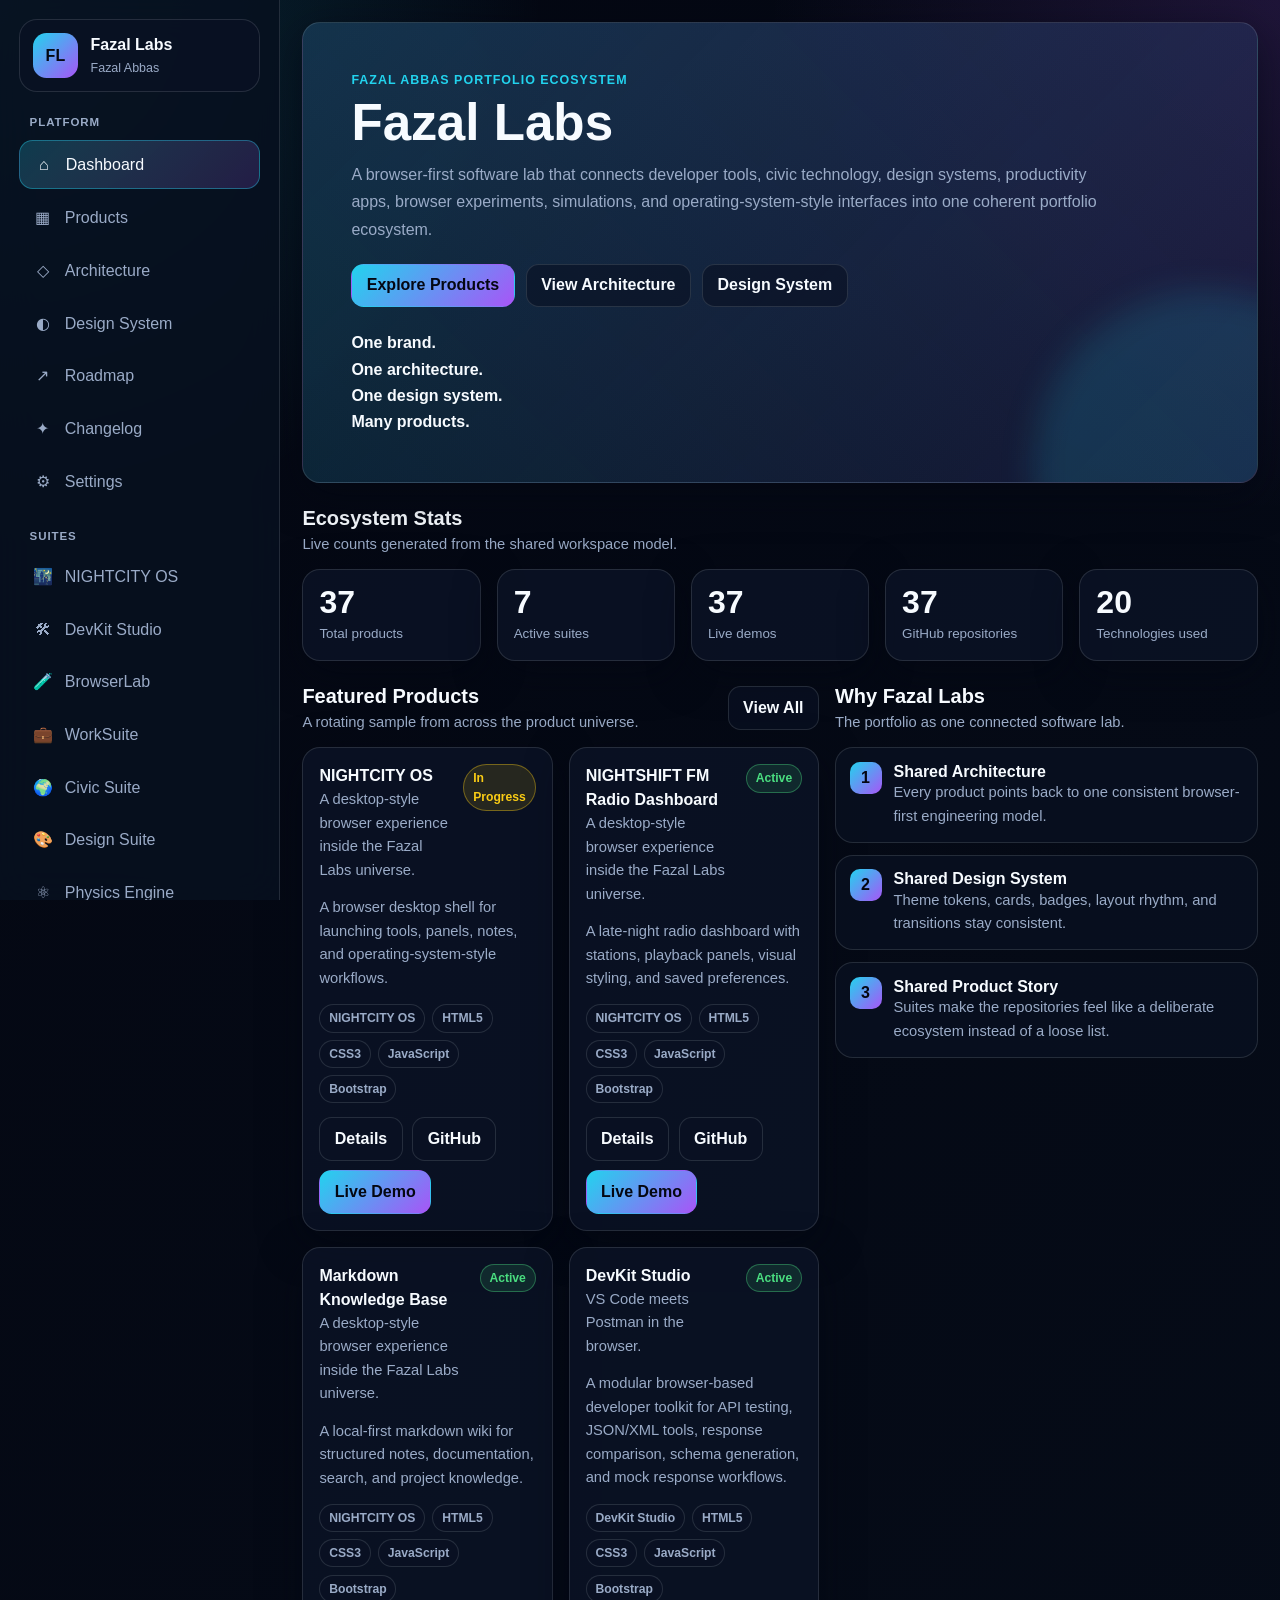
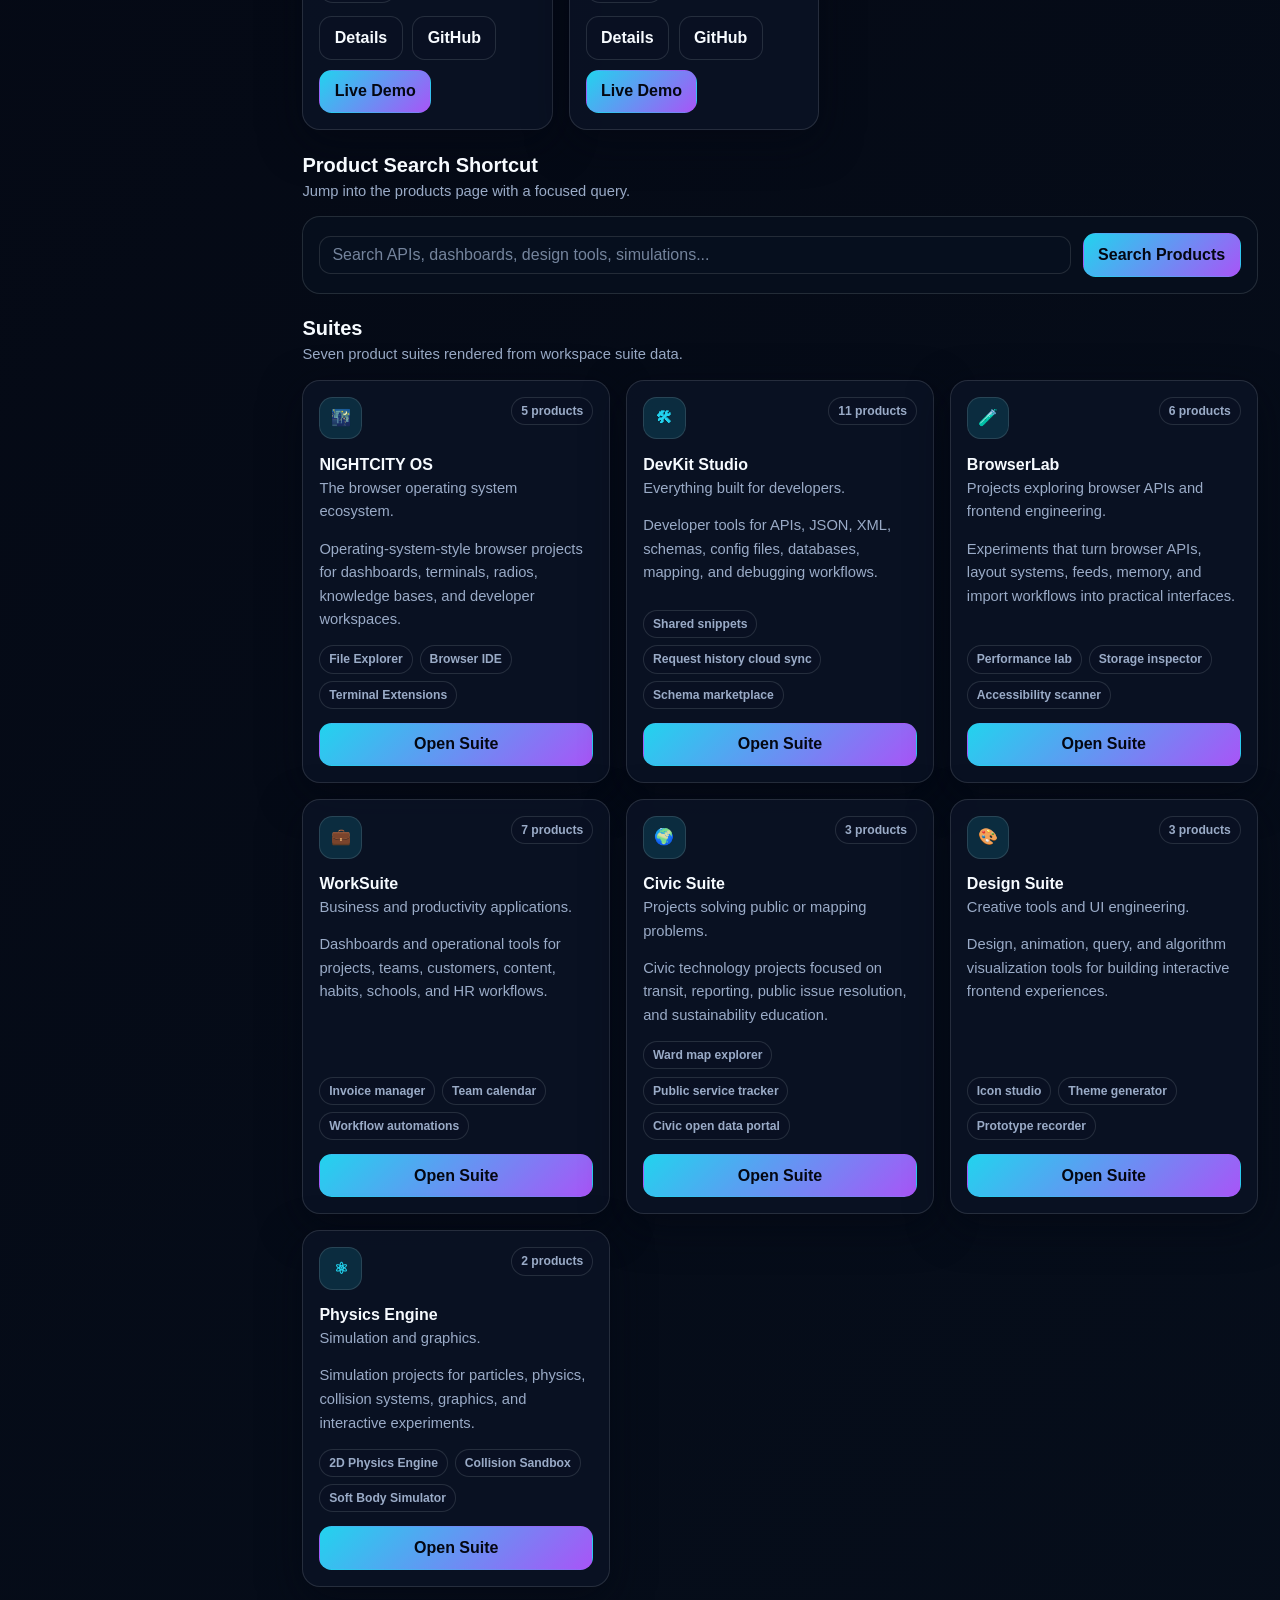
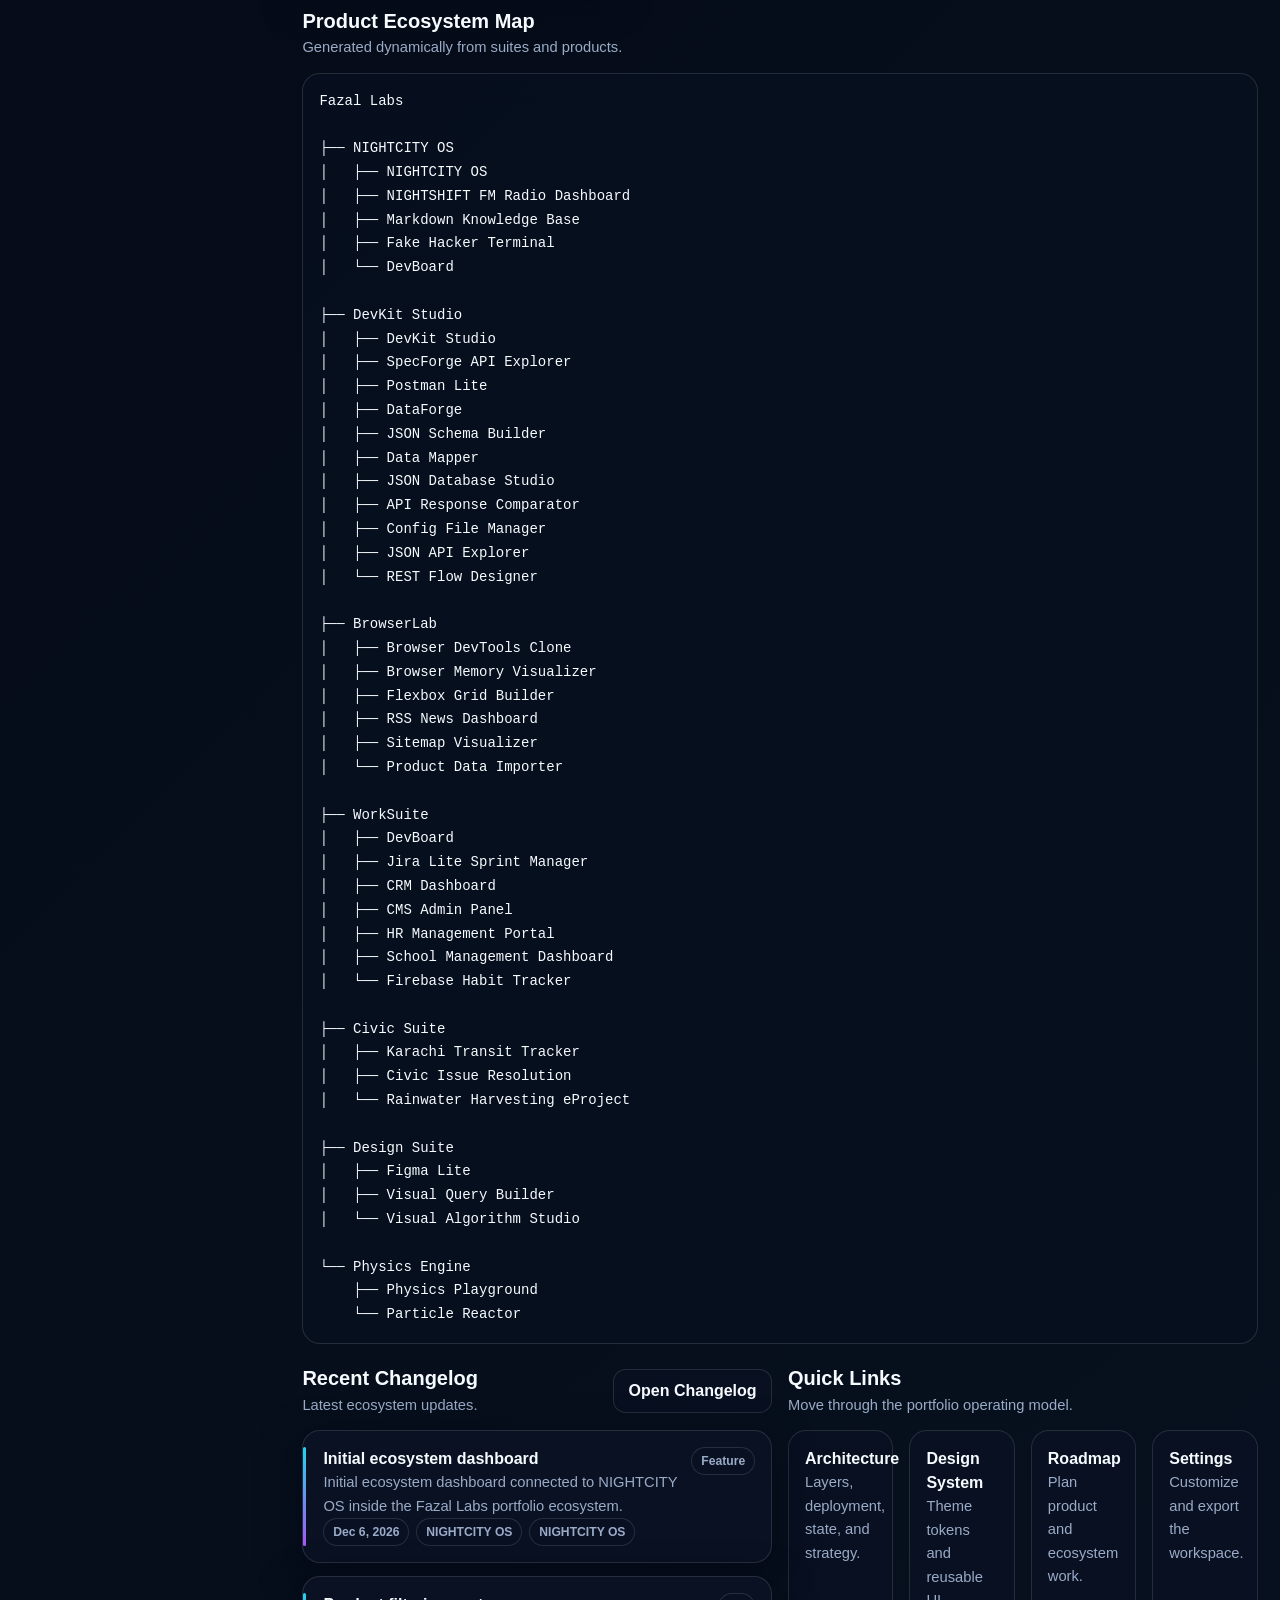
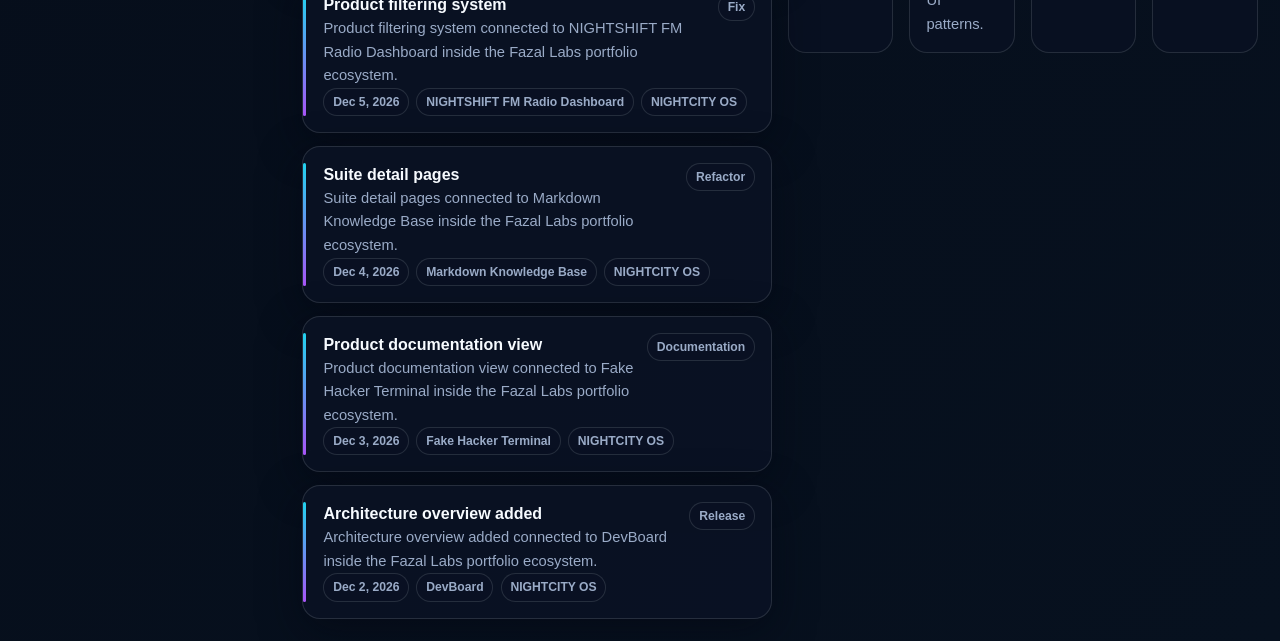
==== index.html @ 1fa54c41 "Initial Fazal Labs portfolio ecosystem" ====
<!doctype html>
<html lang="en">
  <head>
    <meta charset="utf-8" />
    <meta name="viewport" content="width=device-width, initial-scale=1" />
    <title>Fazal Labs | Portfolio Ecosystem</title>
    <link rel="preconnect" href="https://cdn.jsdelivr.net" />
    <link rel="preconnect" href="https://code.jquery.com" />
    <link
      href="https://cdn.jsdelivr.net/npm/bootstrap@5.3.3/dist/css/bootstrap.min.css"
      rel="stylesheet"
    />
    <link href="styles.css" rel="stylesheet" />
    <link href="css/dashboard.css" rel="stylesheet" />
  </head>
  <body>
    <div class="app-shell">
      <div id="sidebar-root"></div>

      <main class="main-content">
        <div class="page-container">
          <section id="brandHero"></section>

          <section class="section">
            <div class="section-header">
              <div>
                <h2 class="section-title">Ecosystem Stats</h2>
                <p class="section-note">
                  Live counts generated from the shared workspace model.
                </p>
              </div>
            </div>
            <div id="ecosystemStats" class="grid stats-grid"></div>
          </section>

          <section class="section featured-strip">
            <div>
              <div class="section-header">
                <div>
                  <h2 class="section-title">Featured Products</h2>
                  <p class="section-note">
                    A rotating sample from across the product universe.
                  </p>
                </div>
                <a class="btn-ghost" href="products.html" data-transition-link
                  >View All</a
                >
              </div>
              <div id="featuredProducts" class="grid grid-2"></div>
            </div>

            <div>
              <div class="section-header">
                <div>
                  <h2 class="section-title">Why Fazal Labs</h2>
                  <p class="section-note">
                    The portfolio as one connected software lab.
                  </p>
                </div>
              </div>
              <div class="why-list">
                <div class="why-item">
                  <span class="why-index">1</span>
                  <div>
                    <h3 class="card-title">Shared Architecture</h3>
                    <p class="card-text">
                      Every product points back to one consistent browser-first
                      engineering model.
                    </p>
                  </div>
                </div>
                <div class="why-item">
                  <span class="why-index">2</span>
                  <div>
                    <h3 class="card-title">Shared Design System</h3>
                    <p class="card-text">
                      Theme tokens, cards, badges, layout rhythm, and
                      transitions stay consistent.
                    </p>
                  </div>
                </div>
                <div class="why-item">
                  <span class="why-index">3</span>
                  <div>
                    <h3 class="card-title">Shared Product Story</h3>
                    <p class="card-text">
                      Suites make the repositories feel like a deliberate
                      ecosystem instead of a loose list.
                    </p>
                  </div>
                </div>
              </div>
            </div>
          </section>

          <section class="section">
            <div class="section-header">
              <div>
                <h2 class="section-title">Product Search Shortcut</h2>
                <p class="section-note">
                  Jump into the products page with a focused query.
                </p>
              </div>
            </div>
            <form id="searchShortcutForm" class="search-shortcut">
              <input
                id="searchShortcutInput"
                class="form-control"
                type="search"
                placeholder="Search APIs, dashboards, design tools, simulations..."
              />
              <button class="btn-lab" type="submit">Search Products</button>
            </form>
          </section>

          <section class="section">
            <div class="section-header">
              <div>
                <h2 class="section-title">Suites</h2>
                <p class="section-note">
                  Seven product suites rendered from workspace suite data.
                </p>
              </div>
            </div>
            <div id="suiteCards" class="grid grid-3"></div>
          </section>

          <section class="section">
            <div class="section-header">
              <div>
                <h2 class="section-title">Product Ecosystem Map</h2>
                <p class="section-note">
                  Generated dynamically from suites and products.
                </p>
              </div>
            </div>
            <pre id="ecosystemMap" class="ecosystem-tree"></pre>
          </section>

          <section class="section grid grid-2">
            <div>
              <div class="section-header">
                <div>
                  <h2 class="section-title">Recent Changelog</h2>
                  <p class="section-note">Latest ecosystem updates.</p>
                </div>
                <a class="btn-ghost" href="changelog.html" data-transition-link
                  >Open Changelog</a
                >
              </div>
              <div id="recentChangelog" class="timeline-list"></div>
            </div>

            <div>
              <div class="section-header">
                <div>
                  <h2 class="section-title">Quick Links</h2>
                  <p class="section-note">
                    Move through the portfolio operating model.
                  </p>
                </div>
              </div>
              <div class="grid quick-links-grid">
                <a
                  class="quick-link-card card-hover"
                  href="architecture.html"
                  data-transition-link
                >
                  <strong>Architecture</strong>
                  <p class="card-text">
                    Layers, deployment, state, and strategy.
                  </p>
                </a>
                <a
                  class="quick-link-card card-hover"
                  href="design-system.html"
                  data-transition-link
                >
                  <strong>Design System</strong>
                  <p class="card-text">
                    Theme tokens and reusable UI patterns.
                  </p>
                </a>
                <a
                  class="quick-link-card card-hover"
                  href="roadmap.html"
                  data-transition-link
                >
                  <strong>Roadmap</strong>
                  <p class="card-text">Plan product and ecosystem work.</p>
                </a>
                <a
                  class="quick-link-card card-hover"
                  href="settings.html"
                  data-transition-link
                >
                  <strong>Settings</strong>
                  <p class="card-text">Customize and export the workspace.</p>
                </a>
              </div>
            </div>
          </section>
        </div>
      </main>
    </div>

    <script src="https://code.jquery.com/jquery-3.7.1.min.js"></script>
    <script src="https://cdn.jsdelivr.net/npm/bootstrap@5.3.3/dist/js/bootstrap.bundle.min.js"></script>
    <script src="js/shared.js"></script>
    <script src="js/dashboard.js"></script>
  </body>
</html>
---- styles.css ----
:root {
  --bg: #040712;
  --bg-soft: #07111f;
  --card: rgba(10, 18, 36, 0.9);
  --text: #f7fbff;
  --muted: #9aabc7;
  --primary: #22d3ee;
  --secondary: #a855f7;
  --success: #4ade80;
  --warning: #facc15;
  --danger: #fb7185;
  --radius: 18px;
  --font-family:
    Inter, system-ui, -apple-system, BlinkMacSystemFont, "Segoe UI", sans-serif;
  --transition-speed: 320ms;
  --border-soft: color-mix(in srgb, var(--text) 12%, transparent);
  --border-strong: color-mix(in srgb, var(--primary) 38%, transparent);
  --shadow-soft: 0 18px 60px color-mix(in srgb, var(--bg) 78%, transparent);
  --shadow-card: 0 12px 40px color-mix(in srgb, var(--bg) 55%, transparent);
  --focus-ring: 0 0 0 4px color-mix(in srgb, var(--primary) 24%, transparent);
}

* {
  box-sizing: border-box;
}

html {
  min-height: 100%;
  background: var(--bg);
}

body {
  min-height: 100vh;
  margin: 0;
  background:
    radial-gradient(
      circle at top left,
      color-mix(in srgb, var(--primary) 18%, transparent),
      transparent 34rem
    ),
    radial-gradient(
      circle at top right,
      color-mix(in srgb, var(--secondary) 16%, transparent),
      transparent 32rem
    ),
    linear-gradient(135deg, var(--bg), var(--bg-soft));
  color: var(--text);
  font-family: var(--font-family);
  overflow-x: hidden;
}

a {
  color: inherit;
  text-decoration: none;
}

a:hover {
  color: var(--primary);
}

button,
input,
select,
textarea {
  font: inherit;
}

img {
  max-width: 100%;
  display: block;
}

.app-shell {
  min-height: 100vh;
  display: grid;
  grid-template-columns: 280px minmax(0, 1fr);
}

.sidebar {
  position: sticky;
  top: 0;
  height: 100vh;
  padding: 1.2rem;
  background: color-mix(in srgb, var(--bg-soft) 88%, transparent);
  border-right: 1px solid var(--border-soft);
  backdrop-filter: blur(18px);
  overflow-y: auto;
  z-index: 20;
}

.sidebar-brand {
  display: flex;
  align-items: center;
  gap: 0.8rem;
  padding: 0.8rem;
  margin-bottom: 1rem;
  border: 1px solid var(--border-soft);
  border-radius: var(--radius);
  background: color-mix(in srgb, var(--card) 84%, transparent);
}

.brand-mark {
  width: 2.8rem;
  height: 2.8rem;
  display: grid;
  place-items: center;
  border-radius: calc(var(--radius) * 0.75);
  background: linear-gradient(135deg, var(--primary), var(--secondary));
  color: var(--bg);
  font-weight: 900;
  letter-spacing: 0;
}

.brand-title {
  margin: 0;
  font-size: 1rem;
  font-weight: 800;
}

.brand-subtitle {
  margin: 0.15rem 0 0;
  color: var(--muted);
  font-size: 0.78rem;
}

.nav-section-label {
  margin: 1.4rem 0 0.55rem;
  padding: 0 0.65rem;
  color: var(--muted);
  font-size: 0.72rem;
  font-weight: 800;
  letter-spacing: 0.08em;
  text-transform: uppercase;
}

.nav-list {
  display: grid;
  gap: 0.35rem;
  margin: 0;
  padding: 0;
  list-style: none;
}

.nav-link {
  display: flex;
  align-items: center;
  gap: 0.7rem;
  min-height: 2.65rem;
  padding: 0.72rem 0.8rem;
  border-radius: calc(var(--radius) * 0.75);
  color: var(--muted);
  transition:
    background var(--transition-speed) ease,
    color var(--transition-speed) ease,
    border-color var(--transition-speed) ease,
    transform var(--transition-speed) ease;
}

.nav-link:hover {
  color: var(--text);
  background: color-mix(in srgb, var(--primary) 10%, transparent);
  transform: translateX(2px);
}

.nav-link.active {
  color: var(--text);
  background: linear-gradient(
    135deg,
    color-mix(in srgb, var(--primary) 22%, transparent),
    color-mix(in srgb, var(--secondary) 18%, transparent)
  );
  border: 1px solid var(--border-strong);
}

.nav-icon {
  width: 1.35rem;
  text-align: center;
}

.sidebar-footer {
  margin-top: 1.4rem;
  padding: 0.9rem;
  border: 1px solid var(--border-soft);
  border-radius: var(--radius);
  background: color-mix(in srgb, var(--card) 72%, transparent);
  color: var(--muted);
  font-size: 0.82rem;
}

.main-content {
  min-width: 0;
  padding: 1.4rem;
}

.page-container {
  width: min(1180px, 100%);
  margin: 0 auto;
}

.page-header {
  display: flex;
  align-items: flex-end;
  justify-content: space-between;
  gap: 1rem;
  margin-bottom: 1.25rem;
}

.eyebrow {
  margin: 0 0 0.4rem;
  color: var(--primary);
  font-size: 0.78rem;
  font-weight: 800;
  letter-spacing: 0.08em;
  text-transform: uppercase;
}

.page-title {
  margin: 0;
  font-size: clamp(2rem, 4vw, 4rem);
  line-height: 1;
  font-weight: 900;
}

.page-description {
  max-width: 760px;
  margin: 0.85rem 0 0;
  color: var(--muted);
  font-size: 1rem;
  line-height: 1.7;
}

.section {
  margin-top: 1.4rem;
}

.section-header {
  display: flex;
  align-items: center;
  justify-content: space-between;
  gap: 1rem;
  margin-bottom: 0.9rem;
}

.section-title {
  margin: 0;
  font-size: 1.25rem;
  font-weight: 850;
}

.section-note {
  margin: 0.2rem 0 0;
  color: var(--muted);
  font-size: 0.92rem;
}

.grid {
  display: grid;
  gap: 1rem;
}

.grid-2 {
  grid-template-columns: repeat(2, minmax(0, 1fr));
}

.grid-3 {
  grid-template-columns: repeat(3, minmax(0, 1fr));
}

.grid-4 {
  grid-template-columns: repeat(4, minmax(0, 1fr));
}

.card,
.lab-card,
.product-card,
.suite-card,
.stat-card,
.timeline-card {
  border: 1px solid var(--border-soft);
  border-radius: var(--radius);
  background: var(--card);
  box-shadow: var(--shadow-card);
}

.lab-card,
.product-card,
.suite-card,
.stat-card,
.timeline-card {
  padding: 1rem;
}

.card-hover {
  transition:
    transform var(--transition-speed) ease,
    border-color var(--transition-speed) ease,
    background var(--transition-speed) ease;
}

.card-hover:hover {
  transform: translateY(-3px);
  border-color: var(--border-strong);
  background: color-mix(in srgb, var(--card) 88%, var(--primary));
}

.product-card,
.suite-card {
  display: flex;
  flex-direction: column;
  gap: 0.85rem;
  min-height: 100%;
}

.card-topline {
  display: flex;
  align-items: flex-start;
  justify-content: space-between;
  gap: 0.8rem;
}

.card-icon {
  width: 2.65rem;
  height: 2.65rem;
  display: grid;
  place-items: center;
  flex: 0 0 auto;
  border-radius: calc(var(--radius) * 0.75);
  background: color-mix(in srgb, var(--primary) 14%, transparent);
  border: 1px solid var(--border-soft);
  color: var(--primary);
  font-weight: 900;
}

.card-title {
  margin: 0;
  font-size: 1rem;
  font-weight: 850;
}

.card-text {
  margin: 0;
  color: var(--muted);
  line-height: 1.6;
  font-size: 0.92rem;
}

.card-meta {
  display: flex;
  align-items: center;
  flex-wrap: wrap;
  gap: 0.45rem;
  margin-top: auto;
}

.badge-soft,
.status-badge,
.stack-badge {
  display: inline-flex;
  align-items: center;
  gap: 0.35rem;
  width: fit-content;
  min-height: 1.7rem;
  padding: 0.25rem 0.55rem;
  border: 1px solid var(--border-soft);
  border-radius: 999px;
  background: color-mix(in srgb, var(--card) 72%, transparent);
  color: var(--muted);
  font-size: 0.76rem;
  font-weight: 750;
}

.status-active,
.status-completed {
  color: var(--success);
  border-color: color-mix(in srgb, var(--success) 38%, transparent);
  background: color-mix(in srgb, var(--success) 12%, transparent);
}

.status-progress,
.status-in-progress {
  color: var(--warning);
  border-color: color-mix(in srgb, var(--warning) 38%, transparent);
  background: color-mix(in srgb, var(--warning) 12%, transparent);
}

.status-planned {
  color: var(--primary);
  border-color: color-mix(in srgb, var(--primary) 38%, transparent);
  background: color-mix(in srgb, var(--primary) 12%, transparent);
}

.status-archived,
.status-danger {
  color: var(--danger);
  border-color: color-mix(in srgb, var(--danger) 38%, transparent);
  background: color-mix(in srgb, var(--danger) 12%, transparent);
}

.btn-lab,
.btn-ghost,
.btn-danger-soft {
  display: inline-flex;
  align-items: center;
  justify-content: center;
  gap: 0.45rem;
  min-height: 2.45rem;
  padding: 0.55rem 0.9rem;
  border-radius: calc(var(--radius) * 0.7);
  border: 1px solid transparent;
  cursor: pointer;
  font-weight: 800;
  transition:
    transform var(--transition-speed) ease,
    background var(--transition-speed) ease,
    border-color var(--transition-speed) ease,
    color var(--transition-speed) ease;
}

.btn-lab {
  background: linear-gradient(135deg, var(--primary), var(--secondary));
  color: var(--bg);
}

.btn-lab:hover {
  color: var(--bg);
  transform: translateY(-2px);
}

.btn-ghost {
  background: color-mix(in srgb, var(--card) 72%, transparent);
  color: var(--text);
  border-color: var(--border-soft);
}

.btn-ghost:hover {
  color: var(--text);
  border-color: var(--border-strong);
  background: color-mix(in srgb, var(--primary) 10%, transparent);
}

.btn-danger-soft {
  background: color-mix(in srgb, var(--danger) 12%, transparent);
  color: var(--danger);
  border-color: color-mix(in srgb, var(--danger) 34%, transparent);
}

.btn-danger-soft:hover {
  color: var(--danger);
  transform: translateY(-2px);
}

.actions-row {
  display: flex;
  flex-wrap: wrap;
  gap: 0.6rem;
}

.form-control,
.form-select,
.form-range,
textarea.form-control {
  border: 1px solid var(--border-soft);
  border-radius: calc(var(--radius) * 0.65);
  background-color: color-mix(in srgb, var(--bg-soft) 88%, transparent);
  color: var(--text);
}

.form-control:focus,
.form-select:focus,
textarea.form-control:focus {
  border-color: var(--primary);
  background-color: color-mix(in srgb, var(--bg-soft) 92%, transparent);
  color: var(--text);
  box-shadow: var(--focus-ring);
}

.form-control::placeholder,
textarea.form-control::placeholder {
  color: color-mix(in srgb, var(--muted) 75%, transparent);
}

.form-label {
  color: var(--text);
  font-weight: 800;
}

.filter-bar {
  display: grid;
  grid-template-columns: minmax(220px, 1fr) repeat(3, minmax(150px, 220px));
  gap: 0.75rem;
  margin-bottom: 1rem;
}

.table {
  color: var(--text);
  border-color: var(--border-soft);
}

.table thead {
  color: var(--muted);
}

.table > :not(caption) > * > * {
  background-color: transparent;
  border-bottom-color: var(--border-soft);
}

.empty-state {
  padding: 2rem;
  text-align: center;
  border: 1px dashed var(--border-soft);
  border-radius: var(--radius);
  color: var(--muted);
  background: color-mix(in srgb, var(--card) 48%, transparent);
}

.status-toast {
  position: fixed;
  right: 1rem;
  bottom: 1rem;
  width: min(360px, calc(100vw - 2rem));
  padding: 0.85rem 1rem;
  border: 1px solid var(--border-soft);
  border-radius: var(--radius);
  background: var(--card);
  color: var(--text);
  box-shadow: var(--shadow-soft);
  z-index: 10000;
  opacity: 0;
  transform: translateY(0.8rem);
  pointer-events: none;
  transition:
    opacity var(--transition-speed) ease,
    transform var(--transition-speed) ease;
}

.status-toast.show {
  opacity: 1;
  transform: translateY(0);
}

.status-toast.success {
  border-color: color-mix(in srgb, var(--success) 44%, transparent);
}

.status-toast.warning {
  border-color: color-mix(in srgb, var(--warning) 44%, transparent);
}

.status-toast.danger {
  border-color: color-mix(in srgb, var(--danger) 44%, transparent);
}

.ecosystem-tree {
  margin: 0;
  padding: 1rem;
  border: 1px solid var(--border-soft);
  border-radius: var(--radius);
  background: color-mix(in srgb, var(--bg-soft) 76%, transparent);
  color: var(--text);
  font-family: "SFMono-Regular", Consolas, "Liberation Mono", monospace;
  line-height: 1.7;
  white-space: pre-wrap;
  overflow-x: auto;
}

.timeline-list {
  display: grid;
  gap: 0.8rem;
}

.timeline-card {
  position: relative;
  padding-left: 1.25rem;
}

.timeline-card::before {
  content: "";
  position: absolute;
  left: 0;
  top: 1rem;
  bottom: 1rem;
  width: 3px;
  border-radius: 999px;
  background: linear-gradient(var(--primary), var(--secondary));
}

.kpi-value {
  margin: 0;
  font-size: 2rem;
  line-height: 1;
  font-weight: 900;
}

.kpi-label {
  margin: 0.35rem 0 0;
  color: var(--muted);
  font-size: 0.84rem;
}

.transition-overlay {
  position: fixed;
  inset: 0;
  display: grid;
  place-items: center;
  background: var(--bg);
  z-index: 9999;
  opacity: 1;
  visibility: visible;
  transition:
    opacity var(--transition-speed) ease,
    visibility var(--transition-speed) ease;
}

.transition-overlay.is-hidden {
  opacity: 0;
  visibility: hidden;
  pointer-events: none;
}

.loader-panel {
  display: none;
  width: min(360px, calc(100vw - 2rem));
  padding: 1.2rem;
  border: 1px solid var(--border-soft);
  border-radius: var(--radius);
  background: var(--card);
  text-align: center;
  box-shadow: var(--shadow-soft);
}

.transition-overlay.show-loader .loader-panel {
  display: block;
}

.loader-ring {
  width: 2.7rem;
  height: 2.7rem;
  margin: 0 auto 0.85rem;
  border: 3px solid color-mix(in srgb, var(--primary) 18%, transparent);
  border-top-color: var(--primary);
  border-radius: 50%;
  animation: loader-spin 0.8s linear infinite;
}

.loader-text {
  margin: 0;
  color: var(--muted);
  font-weight: 750;
}

@keyframes loader-spin {
  to {
    transform: rotate(360deg);
  }
}

.mobile-nav-toggle {
  display: none;
  width: 2.6rem;
  height: 2.6rem;
  place-items: center;
  border: 1px solid var(--border-soft);
  border-radius: calc(var(--radius) * 0.65);
  background: var(--card);
  color: var(--text);
}

@media (max-width: 1100px) {
  .grid-4 {
    grid-template-columns: repeat(2, minmax(0, 1fr));
  }

  .grid-3 {
    grid-template-columns: repeat(2, minmax(0, 1fr));
  }

  .filter-bar {
    grid-template-columns: repeat(2, minmax(0, 1fr));
  }
}

@media (max-width: 860px) {
  .app-shell {
    grid-template-columns: 1fr;
  }

  .sidebar {
    position: relative;
    height: auto;
    border-right: 0;
    border-bottom: 1px solid var(--border-soft);
  }

  .nav-list {
    grid-template-columns: repeat(2, minmax(0, 1fr));
  }

  .main-content {
    padding: 1rem;
  }

  .page-header {
    align-items: flex-start;
    flex-direction: column;
  }
}

@media (max-width: 640px) {
  .grid-2,
  .grid-3,
  .grid-4,
  .filter-bar {
    grid-template-columns: 1fr;
  }

  .nav-list {
    grid-template-columns: 1fr;
  }

  .page-title {
    font-size: 2.25rem;
  }

  .actions-row {
    flex-direction: column;
  }

  .btn-lab,
  .btn-ghost,
  .btn-danger-soft {
    width: 100%;
  }
}
---- css/dashboard.css ----
.hero-panel {
  position: relative;
  overflow: hidden;
  padding: clamp(1.4rem, 4vw, 3rem);
  border: 1px solid var(--border-soft);
  border-radius: var(--radius);
  background:
    linear-gradient(
      135deg,
      color-mix(in srgb, var(--primary) 16%, transparent),
      transparent
    ),
    linear-gradient(
      225deg,
      color-mix(in srgb, var(--secondary) 14%, transparent),
      transparent
    ),
    var(--card);
  box-shadow: var(--shadow-card);
}

.hero-panel::after {
  content: "";
  position: absolute;
  inset: auto -8rem -10rem auto;
  width: 22rem;
  height: 22rem;
  border-radius: 50%;
  background: color-mix(in srgb, var(--primary) 14%, transparent);
  filter: blur(1rem);
}

.hero-content {
  position: relative;
  z-index: 1;
  max-width: 820px;
}

.hero-actions {
  display: flex;
  flex-wrap: wrap;
  gap: 0.7rem;
  margin-top: 1.3rem;
}

.hero-message {
  margin-top: 1.5rem;
  display: inline-grid;
  gap: 0.15rem;
  color: var(--text);
  font-weight: 900;
  letter-spacing: 0;
}

.stats-grid {
  grid-template-columns: repeat(5, minmax(0, 1fr));
}

.featured-strip {
  display: grid;
  grid-template-columns: 1.1fr 0.9fr;
  gap: 1rem;
}

.why-list {
  display: grid;
  gap: 0.75rem;
}

.why-item {
  display: flex;
  gap: 0.75rem;
  padding: 0.85rem;
  border: 1px solid var(--border-soft);
  border-radius: var(--radius);
  background: color-mix(in srgb, var(--card) 68%, transparent);
}

.why-index {
  width: 2rem;
  height: 2rem;
  display: grid;
  place-items: center;
  flex: 0 0 auto;
  border-radius: calc(var(--radius) * 0.55);
  color: var(--bg);
  background: linear-gradient(135deg, var(--primary), var(--secondary));
  font-weight: 900;
}

.quick-links-grid {
  grid-template-columns: repeat(4, minmax(0, 1fr));
}

.quick-link-card {
  padding: 1rem;
  border: 1px solid var(--border-soft);
  border-radius: var(--radius);
  background: color-mix(in srgb, var(--card) 72%, transparent);
}

.search-shortcut {
  display: flex;
  align-items: center;
  gap: 0.75rem;
  padding: 1rem;
  border: 1px solid var(--border-soft);
  border-radius: var(--radius);
  background: color-mix(in srgb, var(--bg-soft) 76%, transparent);
}

.search-shortcut input {
  flex: 1;
}

@media (max-width: 1100px) {
  .stats-grid,
  .quick-links-grid {
    grid-template-columns: repeat(2, minmax(0, 1fr));
  }

  .featured-strip {
    grid-template-columns: 1fr;
  }
}

@media (max-width: 640px) {
  .stats-grid,
  .quick-links-grid {
    grid-template-columns: 1fr;
  }

  .hero-actions,
  .search-shortcut {
    flex-direction: column;
    align-items: stretch;
  }
}
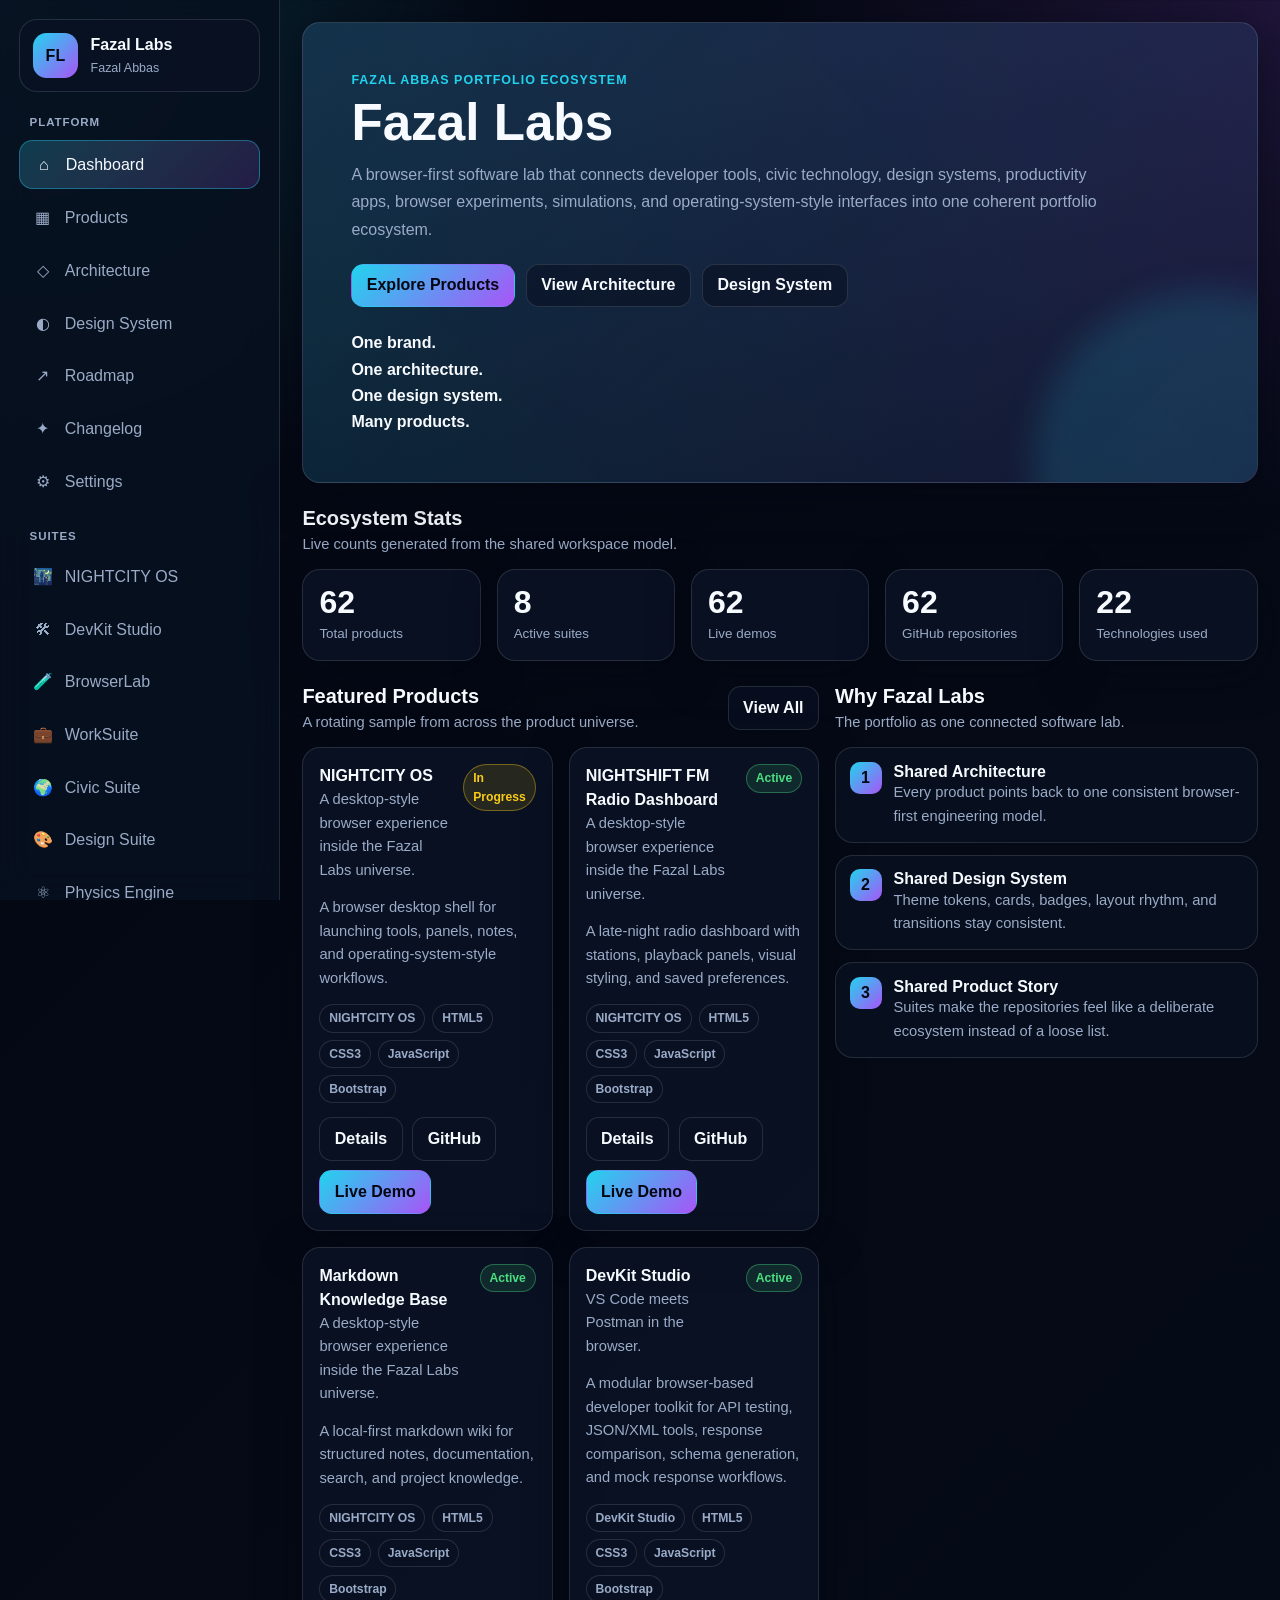
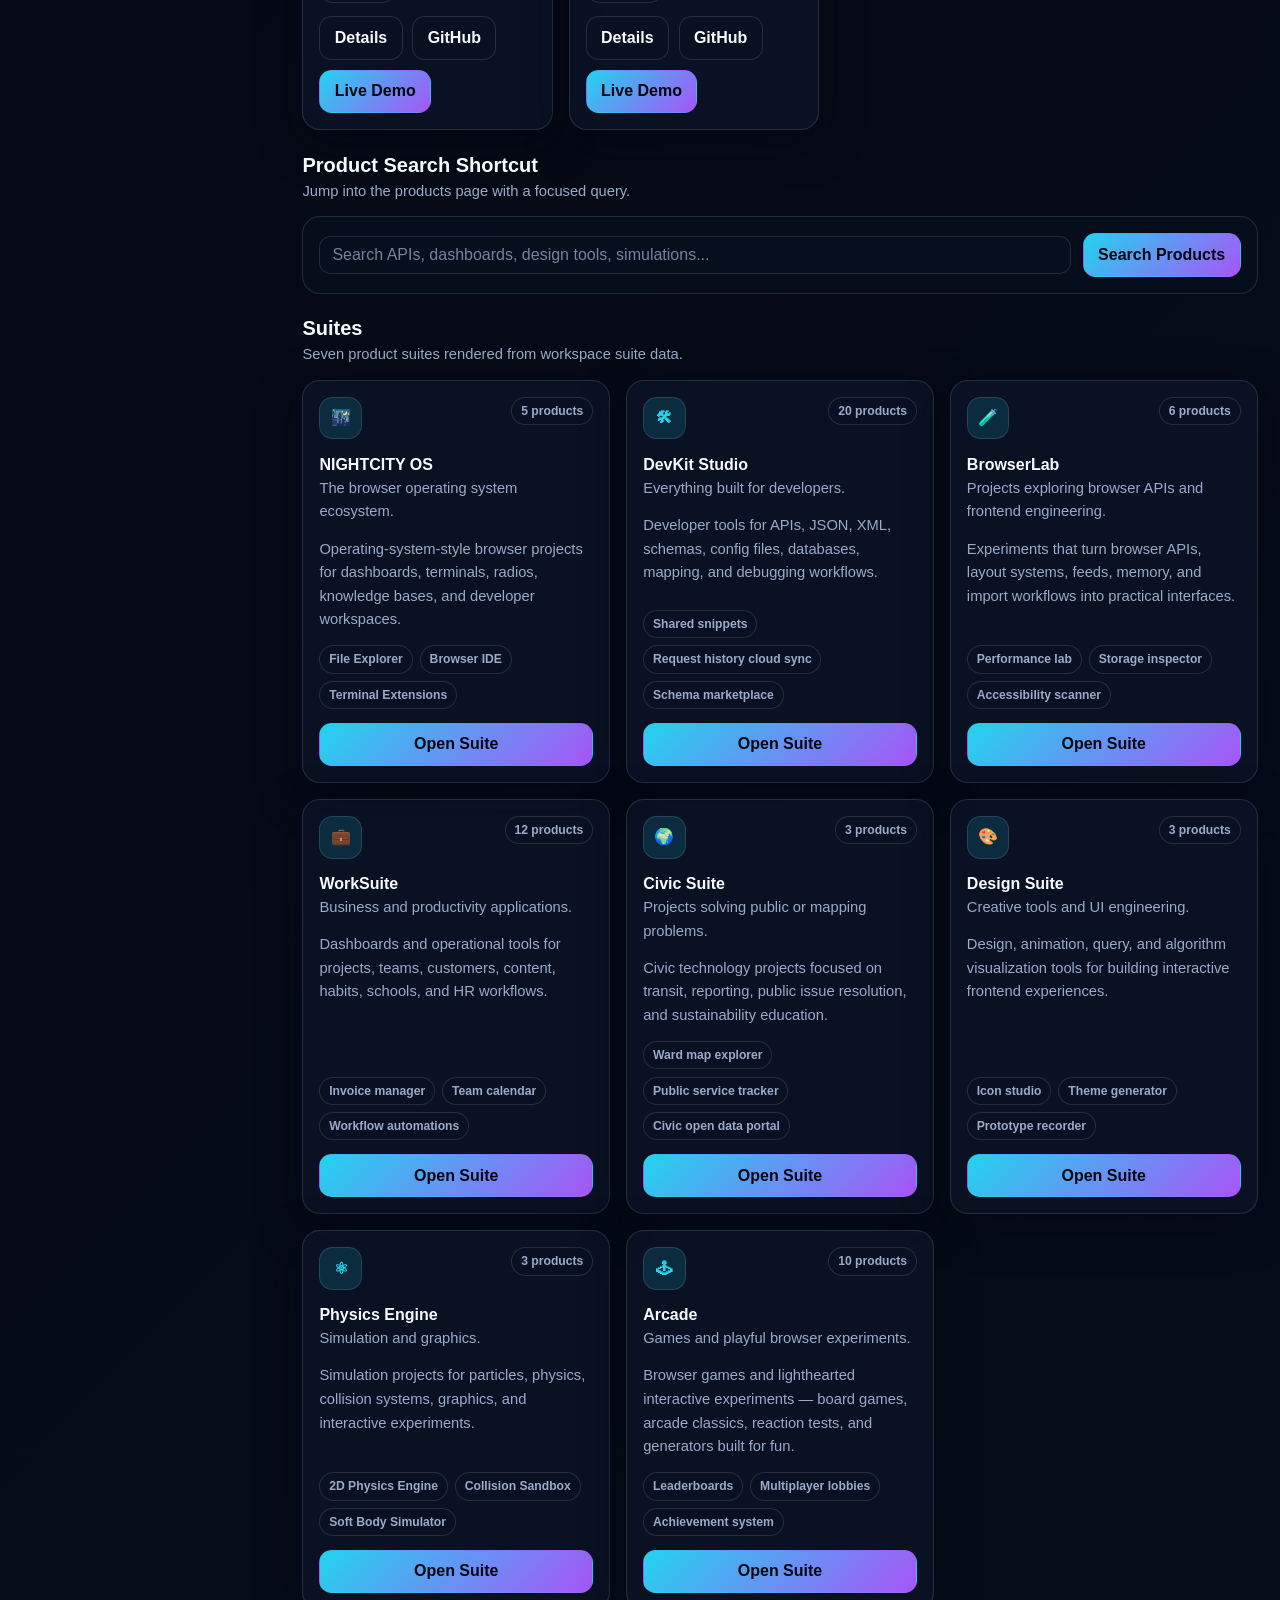
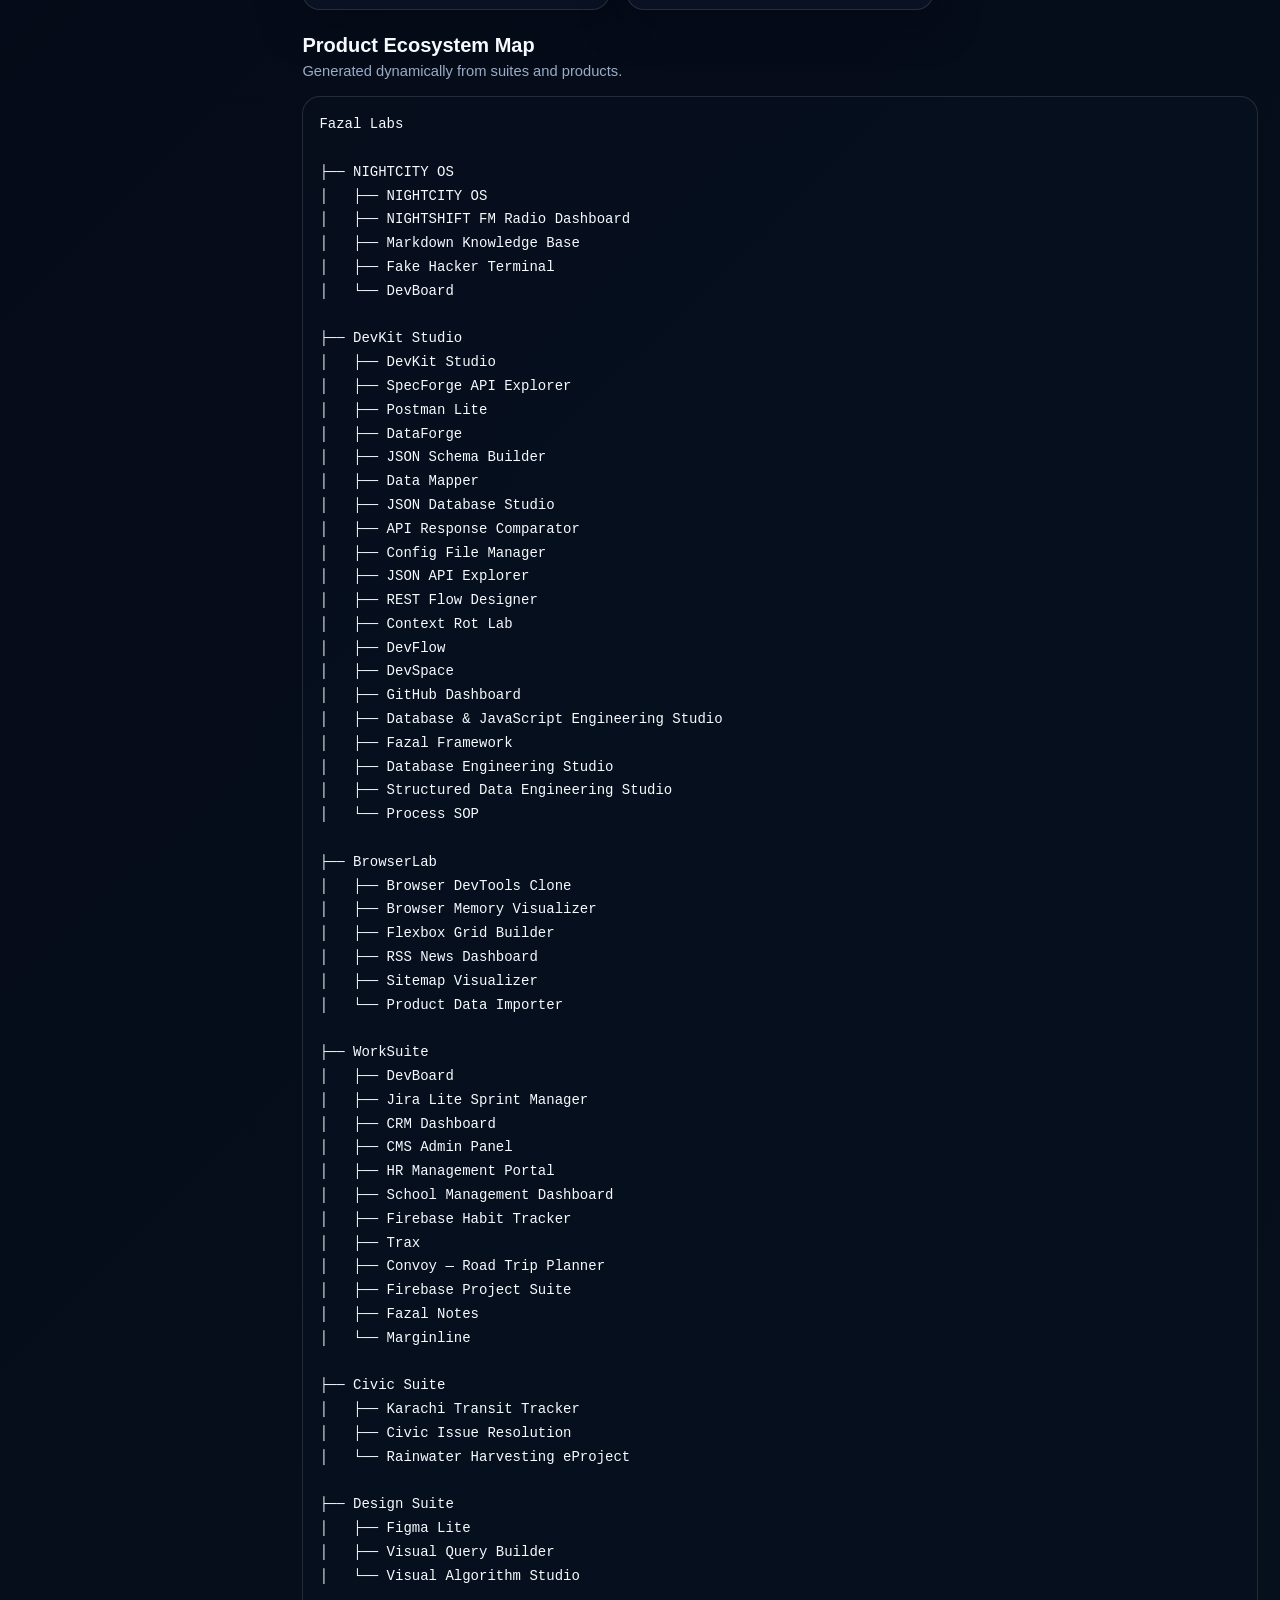
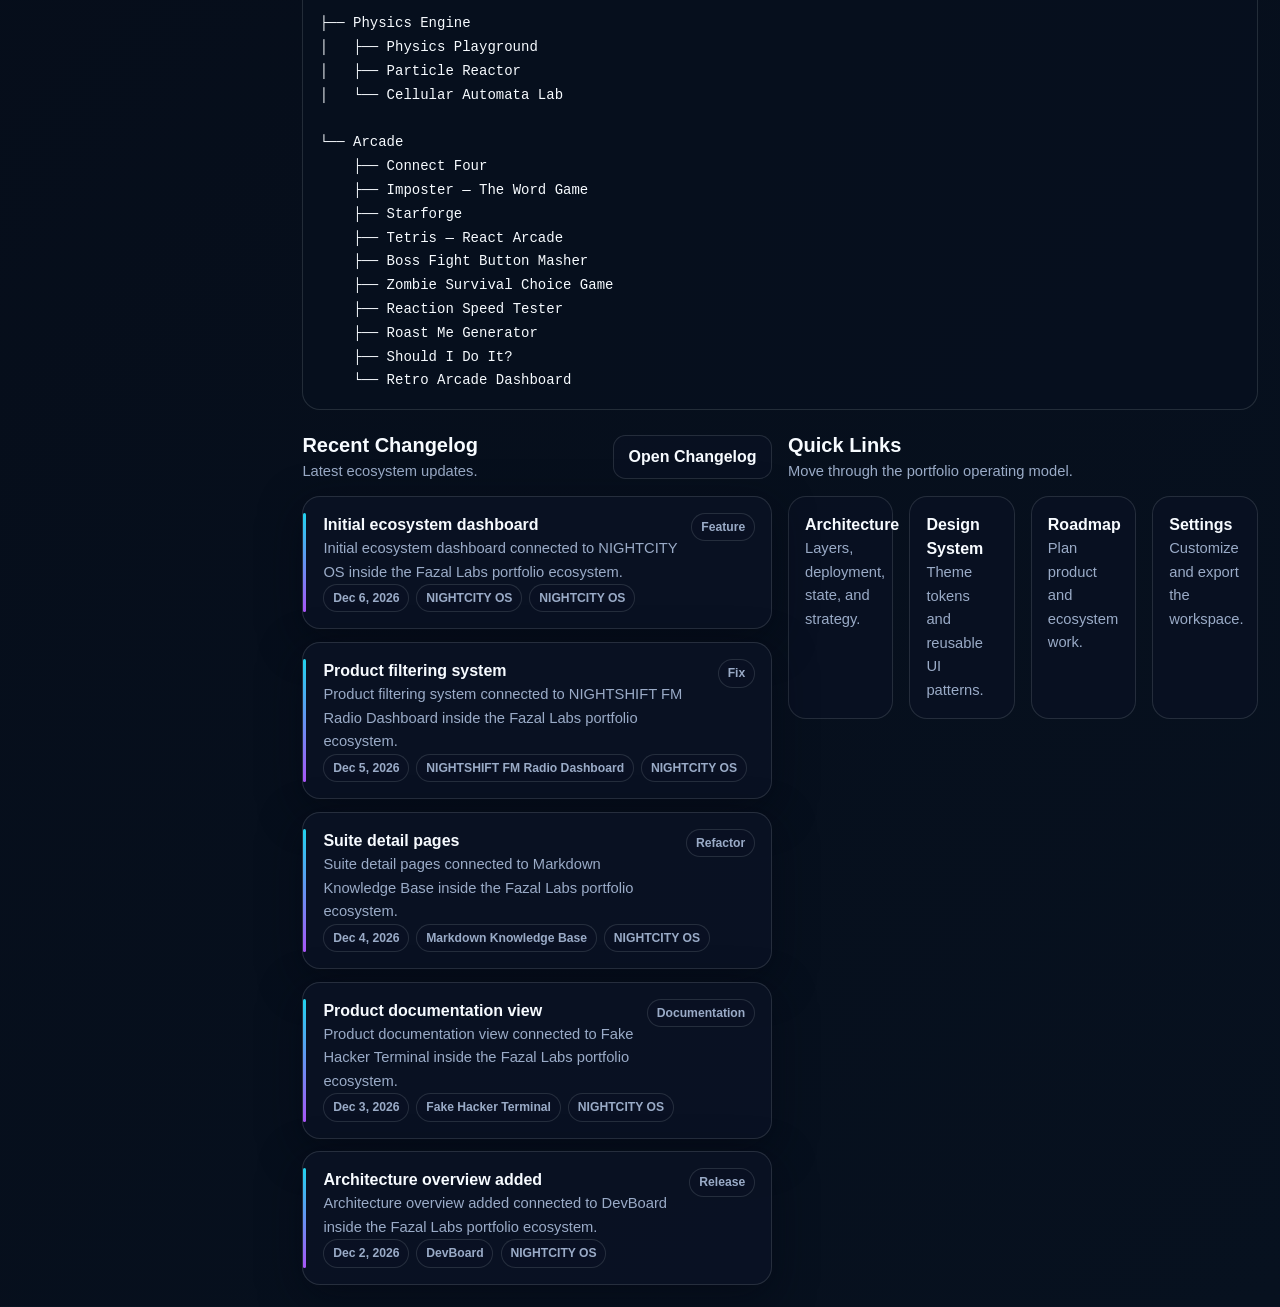
==== commit 0620a238: "Replace Inter with Manrope, actually load it The font stack listed Inter first but no page ever load" ====
--- a/index.html
+++ b/index.html
@@ -4,6 +4,35 @@
     <meta charset="utf-8" />
     <meta name="viewport" content="width=device-width, initial-scale=1" />
     <title>Fazal Labs | Portfolio Ecosystem</title>
+    <link rel="preconnect" href="https://fonts.googleapis.com" />
+    <link rel="preconnect" href="https://fonts.gstatic.com" crossorigin />
+    <link rel="stylesheet" href="https://fonts.googleapis.com/css2?family=Manrope:wght@400;500;600;700;800&display=swap" />
+    <meta
+      name="description"
+      content="Fazal Labs is a browser-based software-lab portfolio ecosystem that connects multiple projects under one shared brand, design system, architecture strategy, roadmap, and changelog."
+    />
+    <link rel="canonical" href="https://fazal305.github.io/fazal-labs/" />
+    <link rel="icon" type="image/svg+xml" href="assets/favicon.svg" />
+
+    <meta property="og:type" content="website" />
+    <meta property="og:url" content="https://fazal305.github.io/fazal-labs/" />
+    <meta property="og:title" content="Fazal Labs | Portfolio Ecosystem" />
+    <meta
+      property="og:description"
+      content="Fazal Labs is a browser-based software-lab portfolio ecosystem that connects multiple projects under one shared brand, design system, architecture strategy, roadmap, and changelog."
+    />
+    <meta property="og:image" content="https://fazal305.github.io/fazal-labs/assets/og-image.png" />
+    <meta property="og:image:width" content="1200" />
+    <meta property="og:image:height" content="630" />
+
+    <meta name="twitter:card" content="summary_large_image" />
+    <meta name="twitter:title" content="Fazal Labs | Portfolio Ecosystem" />
+    <meta
+      name="twitter:description"
+      content="Fazal Labs is a browser-based software-lab portfolio ecosystem that connects multiple projects under one shared brand, design system, architecture strategy, roadmap, and changelog."
+    />
+    <meta name="twitter:image" content="https://fazal305.github.io/fazal-labs/assets/og-image.png" />
+
     <link rel="preconnect" href="https://cdn.jsdelivr.net" />
     <link rel="preconnect" href="https://code.jquery.com" />
     <link
--- a/styles.css
+++ b/styles.css
@@ -11,7 +11,7 @@
   --danger: #fb7185;
   --radius: 18px;
   --font-family:
-    Inter, system-ui, -apple-system, BlinkMacSystemFont, "Segoe UI", sans-serif;
+    "Manrope", system-ui, -apple-system, BlinkMacSystemFont, "Segoe UI", sans-serif;
   --transition-speed: 320ms;
   --border-soft: color-mix(in srgb, var(--text) 12%, transparent);
   --border-strong: color-mix(in srgb, var(--primary) 38%, transparent);
